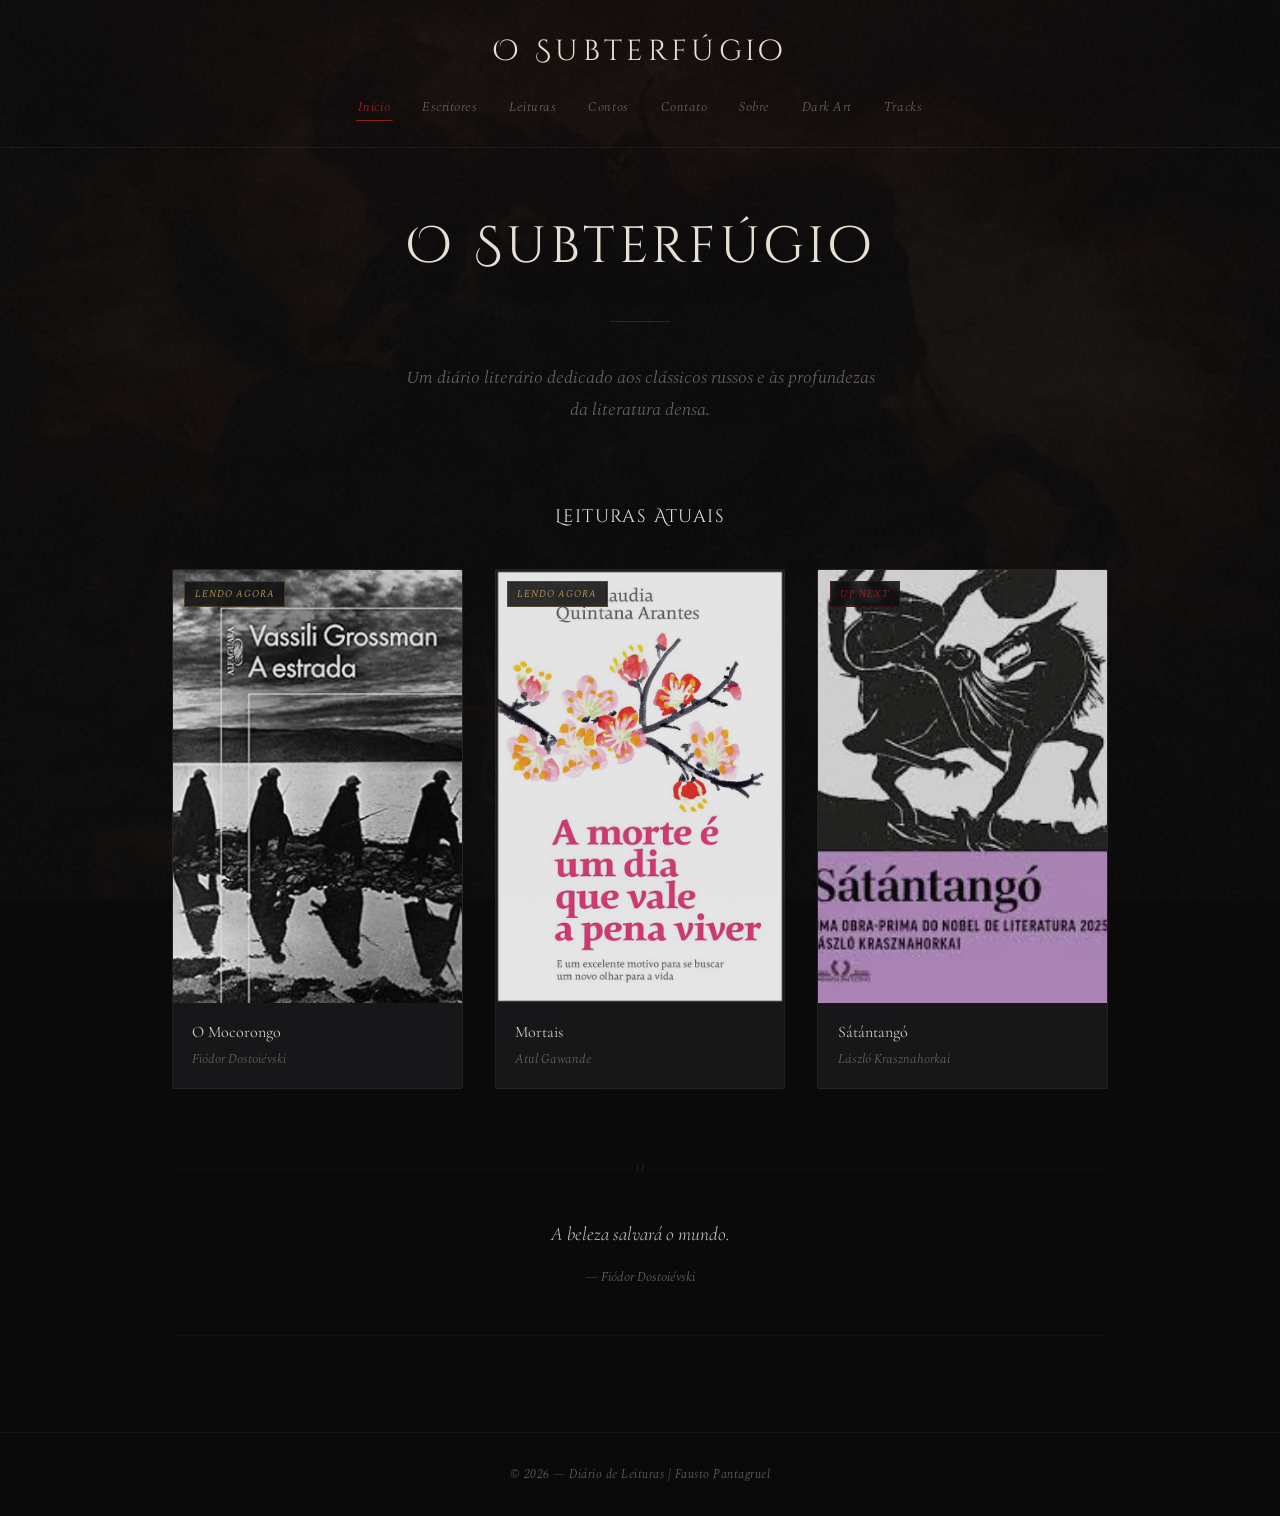
==== index.html @ 1a8c25e8 "Add files via upload" ====
<!doctype html>
<html lang="pt-pt">
  <head>
    <meta charset="UTF-8" />
    <meta name="viewport" content="width=device-width, initial-scale=1.0" />
    <meta
      name="description"
      content="O Subterfúgio - Um diário literário dedicado aos clássicos russos e literatura densa."
    />
    <title>O Subterfúgio | Início</title>
    <link rel="preconnect" href="https://fonts.googleapis.com" />
    <link rel="preconnect" href="https://fonts.gstatic.com" crossorigin />
    <link
      href="https://fonts.googleapis.com/css2?family=Cinzel+Decorative:wght@400;700&family=Cormorant+Garamond:ital,wght@0,300;0,400;0,600;1,300;1,400&family=Spectral:ital,wght@0,300;0,400;1,300&display=swap"
      rel="stylesheet"
    />
    <style>
      *,
      *::before,
      *::after {
        margin: 0;
        padding: 0;
        box-sizing: border-box;
      }

      :root {
        --ink: #0a0a0b;
        --parchment: #e8e0d4;
        --crimson: #8b1a1a;
        --crimson-glow: #a52222;
        --bone: #d4ccc0;
        --ash: #2a2a2e;
        --text-dim: #6b6560;
        --text-body: #9e958a;
        --amber: #b08a4a;
        --amber-glow: #c9a05c;
      }

      html {
        scroll-behavior: smooth;
      }

      body {
        background-color: var(--ink);
        color: var(--parchment);
        font-family: "Cormorant Garamond", "Georgia", serif;
        min-height: 100vh;
        overflow-x: hidden;
        position: relative; /* position: relative no body */
      }

      /* ══════════════════════════════════════════
           BACKGROUND-IMAGE (requisito académico)
           Imagem de fundo via CSS com overlay escuro
           ══════════════════════════════════════════ */
      body::before {
        content: "";
        position: fixed; /* position: fixed */
        inset: 0;
        background-image: url("faustian.png");
        background-size: cover;
        background-position: center top;
        background-repeat: no-repeat;
        background-attachment: fixed;
        opacity: 0.06;
        pointer-events: none;
        z-index: 0;
      }

      /* Radial gradient overlay */
      body::after {
        content: "";
        position: fixed; /* position: fixed */
        inset: 0;
        background:
          radial-gradient(
            ellipse 80% 50% at 50% 0%,
            rgba(139, 26, 26, 0.06) 0%,
            transparent 70%
          ),
          radial-gradient(
            ellipse 60% 80% at 80% 100%,
            rgba(10, 10, 11, 0.9) 0%,
            transparent 70%
          );
        pointer-events: none;
        z-index: 0;
      }

      /* Grain texture overlay */
      .grain-overlay {
        position: fixed; /* position: fixed */
        inset: 0;
        opacity: 0.035;
        background-image: url("data:image/svg+xml,%3Csvg viewBox='0 0 256 256' xmlns='http://www.w3.org/2000/svg'%3E%3Cfilter id='n'%3E%3CfeTurbulence type='fractalNoise' baseFrequency='0.9' numOctaves='4' stitchTiles='stitch'/%3E%3C/filter%3E%3Crect width='100%25' height='100%25' filter='url(%23n)'/%3E%3C/svg%3E");
        pointer-events: none;
        z-index: 9999;
      }

      /* ── HEADER ── */
      header {
        position: relative; /* position: relative */
        z-index: 10;
        padding: 2rem 2rem 1.5rem;
        border-bottom: 1px solid rgba(196, 185, 168, 0.08);
      }

      #main-title {
        font-family: "Cinzel Decorative", "Georgia", serif;
        font-size: clamp(1.4rem, 3vw, 1.8rem);
        font-weight: 400;
        letter-spacing: 0.15em;
        color: var(--parchment);
        text-align: center;
        margin-bottom: 1.2rem;
      }

      nav {
        display: flex;
        justify-content: center;
        gap: 0.2rem;
        flex-wrap: wrap;
      }

      nav a {
        font-family: "Spectral", serif;
        font-size: 0.82rem;
        font-weight: 300;
        font-style: italic;
        color: var(--text-dim);
        text-decoration: none;
        padding: 0.4rem 0.9rem;
        letter-spacing: 0.04em;
        transition: color 0.4s ease;
        position: relative; /* position: relative nos links */
      }

      nav a::after {
        content: "";
        position: absolute; /* position: absolute na underline */
        bottom: 2px;
        left: 50%;
        width: 0;
        height: 1px;
        background: var(--crimson);
        transition: all 0.4s ease;
        transform: translateX(-50%);
      }

      nav a:hover {
        color: var(--parchment);
      }
      nav a:hover::after {
        width: 60%;
      }
      nav a[aria-current="page"] {
        color: var(--crimson-glow);
      }
      nav a[aria-current="page"]::after {
        width: 60%;
        background: var(--crimson);
      }

      /* ── HERO / MAIN ── */
      main {
        position: relative; /* position: relative */
        z-index: 1;
        max-width: 1000px;
        margin: 0 auto;
        padding: 4rem 2rem 6rem;
      }

      .hero-section {
        text-align: center;
        margin-bottom: 5rem;
        animation: fadeIn 1.2s ease both;
      }

      .hero-section h2 {
        font-family: "Cinzel Decorative", serif;
        font-size: clamp(1.8rem, 5vw, 3.2rem);
        font-weight: 400;
        letter-spacing: 0.08em;
        color: var(--parchment);
        margin-bottom: 1rem;
      }

      .hero-section .subtitle {
        font-family: "Spectral", serif;
        font-size: 1.1rem;
        font-weight: 300;
        font-style: italic;
        color: var(--text-dim);
        max-width: 480px;
        margin: 0 auto;
        line-height: 1.8;
      }

      .divider {
        width: 60px;
        height: 1px;
        background: var(--crimson);
        margin: 2.5rem auto;
        opacity: 0.6;
      }

      /* ── SECTION HEADING ── */
      .section-heading {
        text-align: center;
        margin-bottom: 2.5rem;
        animation: fadeIn 1s ease both;
        animation-delay: 0.3s;
      }

      .section-heading h3 {
        font-family: "Cinzel Decorative", serif;
        font-size: 1.1rem;
        font-weight: 400;
        letter-spacing: 0.08em;
        color: var(--parchment);
        margin-bottom: 0.6rem;
      }

      /* ── BOOK CARDS GRID ── */
      .books-grid {
        display: grid;
        grid-template-columns: repeat(3, 1fr);
        gap: 2rem;
      }

      @media (max-width: 700px) {
        .books-grid {
          grid-template-columns: 1fr;
          max-width: 320px;
          margin: 0 auto;
        }
      }

      /* ── BOOK CARD ── */
      .book-card {
        position: relative; /* position: relative no card */
        background: linear-gradient(
          160deg,
          rgba(42, 42, 46, 0.5) 0%,
          rgba(26, 26, 28, 0.8) 100%
        );
        border: 1px solid rgba(196, 185, 168, 0.06);
        border-radius: 2px;
        overflow: hidden;
        transition:
          border-color 0.5s ease,
          transform 0.4s ease;
        opacity: 0;
        transform: translateY(16px);
      }

      .book-card.visible {
        opacity: 1;
        transform: translateY(0);
        transition:
          opacity 0.5s ease,
          transform 0.5s ease,
          border-color 0.5s ease;
      }

      .book-card::before {
        content: "";
        position: absolute; /* position: absolute na linha decorativa */
        top: 0;
        left: 0;
        right: 0;
        height: 1px;
        background: linear-gradient(
          90deg,
          transparent,
          var(--crimson),
          transparent
        );
        opacity: 0;
        transition: opacity 0.5s ease;
        z-index: 2;
      }

      .book-card:hover {
        border-color: rgba(196, 185, 168, 0.12);
        transform: translateY(-4px);
      }

      .book-card:hover::before {
        opacity: 0.5;
      }

      .book-cover {
        position: relative; /* position: relative */
        aspect-ratio: 2 / 3;
        background: var(--ash);
        overflow: hidden;
      }

      .book-cover img {
        width: 100%;
        height: 100%;
        object-fit: cover;
        display: block;
        opacity: 0.88;
        transition:
          opacity 0.5s ease,
          transform 0.6s ease;
      }

      .book-card:hover .book-cover img {
        opacity: 1;
        transform: scale(1.03);
      }

      /* ══════════════════════════════════════
           STATUS BADGE — position: absolute
           (requisito académico: posicionamento)
           ══════════════════════════════════════ */
      .status-badge {
        position: absolute; /* position: absolute */
        top: 0.7rem;
        left: 0.7rem;
        font-family: "Spectral", serif;
        font-size: 0.62rem;
        font-weight: 300;
        font-style: italic;
        letter-spacing: 0.1em;
        text-transform: uppercase;
        background: rgba(10, 10, 11, 0.85);
        padding: 0.25rem 0.6rem;
        backdrop-filter: blur(4px);
        z-index: 3;
      }

      .status-badge--reading {
        color: var(--amber-glow);
        border: 1px solid rgba(176, 138, 74, 0.3);
      }

      .status-badge--next {
        color: var(--crimson-glow);
        border: 1px solid rgba(139, 26, 26, 0.3);
      }

      .book-info {
        padding: 1.2rem 1.2rem;
      }

      .book-title {
        font-family: "Cormorant Garamond", serif;
        font-size: 1rem;
        font-weight: 400;
        color: var(--bone);
        line-height: 1.35;
        margin-bottom: 0.3rem;
      }

      .book-author {
        font-family: "Spectral", serif;
        font-size: 0.8rem;
        font-weight: 300;
        font-style: italic;
        color: var(--text-dim);
      }

      /* ══════════════════════════════════════════
           DECORATIVE QUOTE — position: absolute
           dentro de um container position: relative
           (requisito académico: posicionamento)
           ══════════════════════════════════════════ */
      .quote-section {
        position: relative; /* position: relative — container */
        margin-top: 5rem;
        padding: 3rem 2rem;
        text-align: center;
        border-top: 1px solid rgba(196, 185, 168, 0.04);
        border-bottom: 1px solid rgba(196, 185, 168, 0.04);
        animation: fadeIn 1s ease both;
        animation-delay: 0.8s;
      }

      .quote-mark {
        position: absolute; /* position: absolute — decorativo */
        top: -0.6rem;
        left: 50%;
        transform: translateX(-50%);
        font-family: "Cinzel Decorative", serif;
        font-size: 2.5rem;
        color: var(--crimson);
        opacity: 0.25;
        line-height: 1;
      }

      .quote-section blockquote {
        font-family: "Cormorant Garamond", serif;
        font-size: 1.2rem;
        font-weight: 300;
        font-style: italic;
        color: var(--bone);
        line-height: 1.7;
        max-width: 520px;
        margin: 0 auto;
      }

      .quote-section cite {
        display: block;
        margin-top: 1rem;
        font-family: "Spectral", serif;
        font-size: 0.8rem;
        font-weight: 300;
        font-style: italic;
        color: var(--text-dim);
      }

      /* ── FOOTER ── */
      footer {
        position: relative; /* position: relative */
        z-index: 10;
        text-align: center;
        padding: 2rem;
        border-top: 1px solid rgba(196, 185, 168, 0.06);
      }

      footer p {
        font-family: "Spectral", serif;
        font-size: 0.78rem;
        font-weight: 300;
        font-style: italic;
        color: var(--text-dim);
        letter-spacing: 0.04em;
      }

      @keyframes fadeIn {
        from {
          opacity: 0;
        }
        to {
          opacity: 1;
        }
      }
    </style>
  </head>
  <body>
    <!-- Grain overlay (extra element because ::before and ::after are used for bg-image and gradients) -->
    <div class="grain-overlay" aria-hidden="true"></div>

    <header>
      <h1 id="main-title">O Subterfúgio</h1>
      <nav>
        <a href="index.html" aria-current="page">Início</a>
        <a href="escritores.html">Escritores</a>
        <a href="donereads.html">Leituras</a>
        <a href="contos.html">Contos</a>
        <a href="contato.html">Contato</a>
        <a href="sobre.html">Sobre</a>
        <a href="galeria.html">Dark Art</a>
        <a href="tracks.html">Tracks</a>
      </nav>
    </header>

    <main>
      <section class="hero-section">
        <h2>O Subterfúgio</h2>
        <div class="divider"></div>
        <p class="subtitle">
          Um diário literário dedicado aos clássicos russos e às profundezas da
          literatura densa.
        </p>
      </section>

      <div class="section-heading">
        <h3>Leituras Atuais</h3>
      </div>

      <div class="books-grid">
        <article class="book-card">
          <div class="book-cover">
            <span class="status-badge status-badge--reading">Lendo agora</span>
            <img src="TheRoad.jpg" alt="Capa - O Mocorongo" loading="lazy" />
          </div>
          <div class="book-info">
            <div class="book-title">O Mocorongo</div>
            <div class="book-author">Fiódor Dostoiévski</div>
          </div>
        </article>

        <article class="book-card">
          <div class="book-cover">
            <span class="status-badge status-badge--reading">Lendo agora</span>
            <img src="Morte_Dia.jpg" alt="Capa - Mortais" loading="lazy" />
          </div>
          <div class="book-info">
            <div class="book-title">Mortais</div>
            <div class="book-author">Atul Gawande</div>
          </div>
        </article>

        <article class="book-card">
          <div class="book-cover">
            <span class="status-badge status-badge--next">Up Next</span>
            <img src="satantango.jpeg" alt="Capa - Sátántangó" loading="lazy" />
          </div>
          <div class="book-info">
            <div class="book-title">Sátántangó</div>
            <div class="book-author">László Krasznahorkai</div>
          </div>
        </article>
      </div>

      <section class="quote-section">
        <span class="quote-mark" aria-hidden="true">"</span>
        <blockquote>A beleza salvará o mundo.</blockquote>
        <cite>— Fiódor Dostoiévski</cite>
      </section>
    </main>

    <footer>
      <p>&copy; 2026 — Diário de Leituras | Fausto Pantagruel</p>
    </footer>

    <script>
      var cards = document.querySelectorAll(".book-card");

      function revealCards() {
        for (var i = 0; i < cards.length; i++) {
          var rect = cards[i].getBoundingClientRect();
          if (rect.top < window.innerHeight - 40) {
            (function (el, delay) {
              setTimeout(function () {
                el.classList.add("visible");
              }, delay);
            })(cards[i], i * 150);
          }
        }
      }

      revealCards();
      window.addEventListener("scroll", revealCards);
    </script>
  </body>
</html>
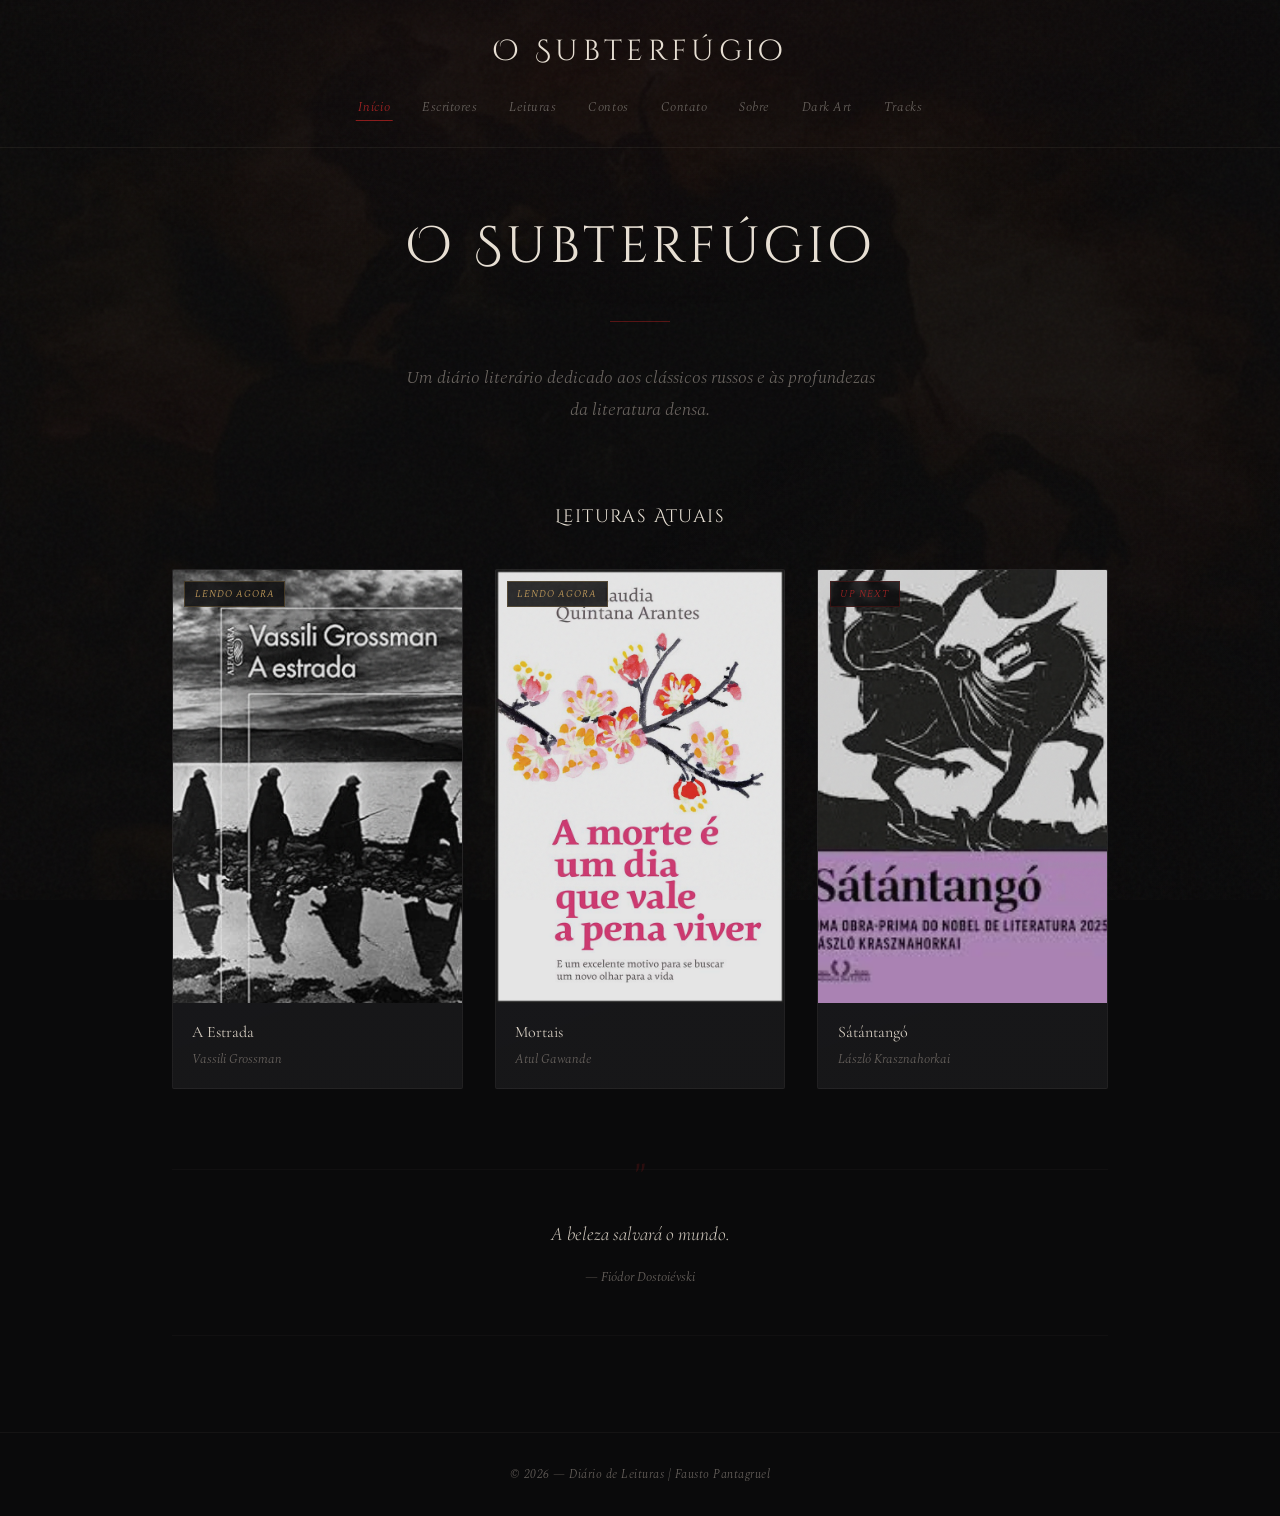
==== commit c25d87ba: "Update index.html" ====
--- a/index.html
+++ b/index.html
@@ -477,11 +477,11 @@
         <article class="book-card">
           <div class="book-cover">
             <span class="status-badge status-badge--reading">Lendo agora</span>
-            <img src="TheRoad.jpg" alt="Capa - O Mocorongo" loading="lazy" />
+            <img src="TheRoad.jpg" alt="Capa - A Estrada" loading="lazy" />
           </div>
           <div class="book-info">
-            <div class="book-title">O Mocorongo</div>
-            <div class="book-author">Fiódor Dostoiévski</div>
+            <div class="book-title">A Estrada</div>
+            <div class="book-author">Vassili Grossman</div>
           </div>
         </article>
 
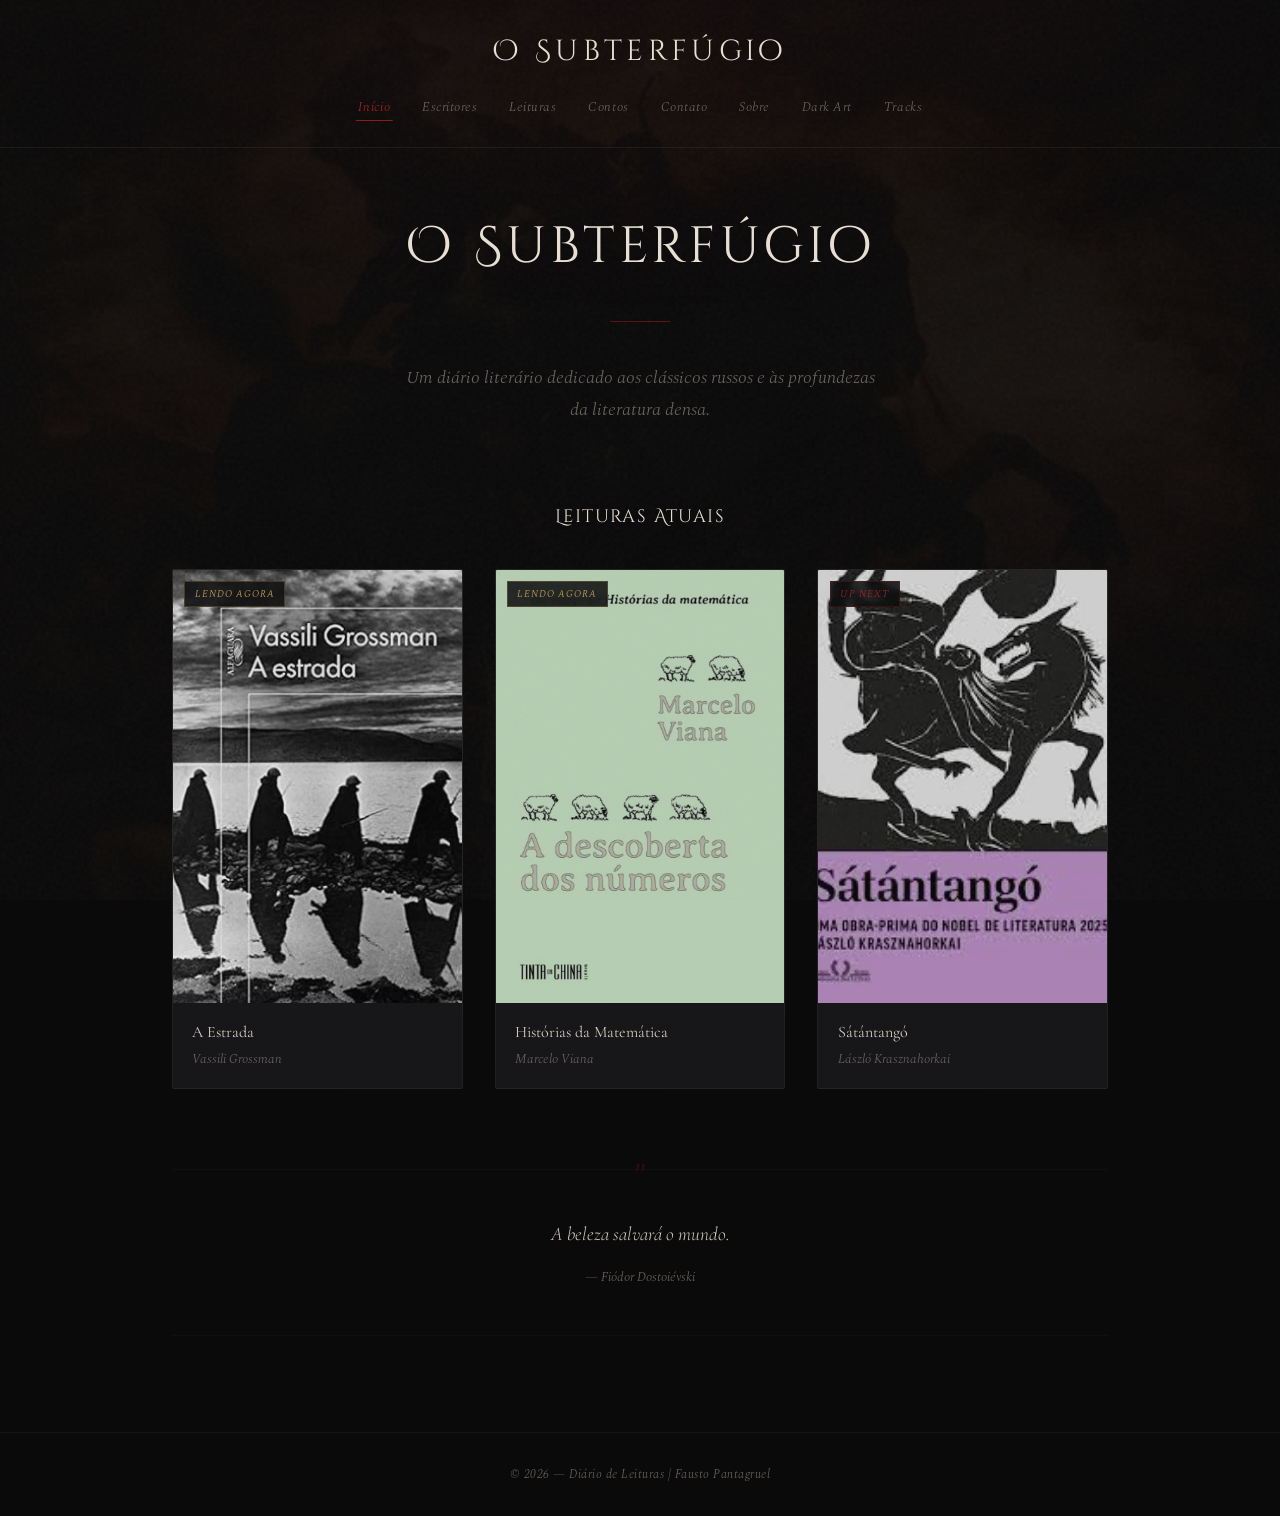
==== commit cb43dd7a: "Update index.html" ====
--- a/index.html
+++ b/index.html
@@ -488,11 +488,11 @@
         <article class="book-card">
           <div class="book-cover">
             <span class="status-badge status-badge--reading">Lendo agora</span>
-            <img src="Morte_Dia.jpg" alt="Capa - Mortais" loading="lazy" />
+            <img src="viana.png" alt="Capa - Histórias da Matemática" loading="lazy" />
           </div>
           <div class="book-info">
-            <div class="book-title">Mortais</div>
-            <div class="book-author">Atul Gawande</div>
+            <div class="book-title">Histórias da Matemática</div>
+            <div class="book-author">Marcelo Viana</div>
           </div>
         </article>
 
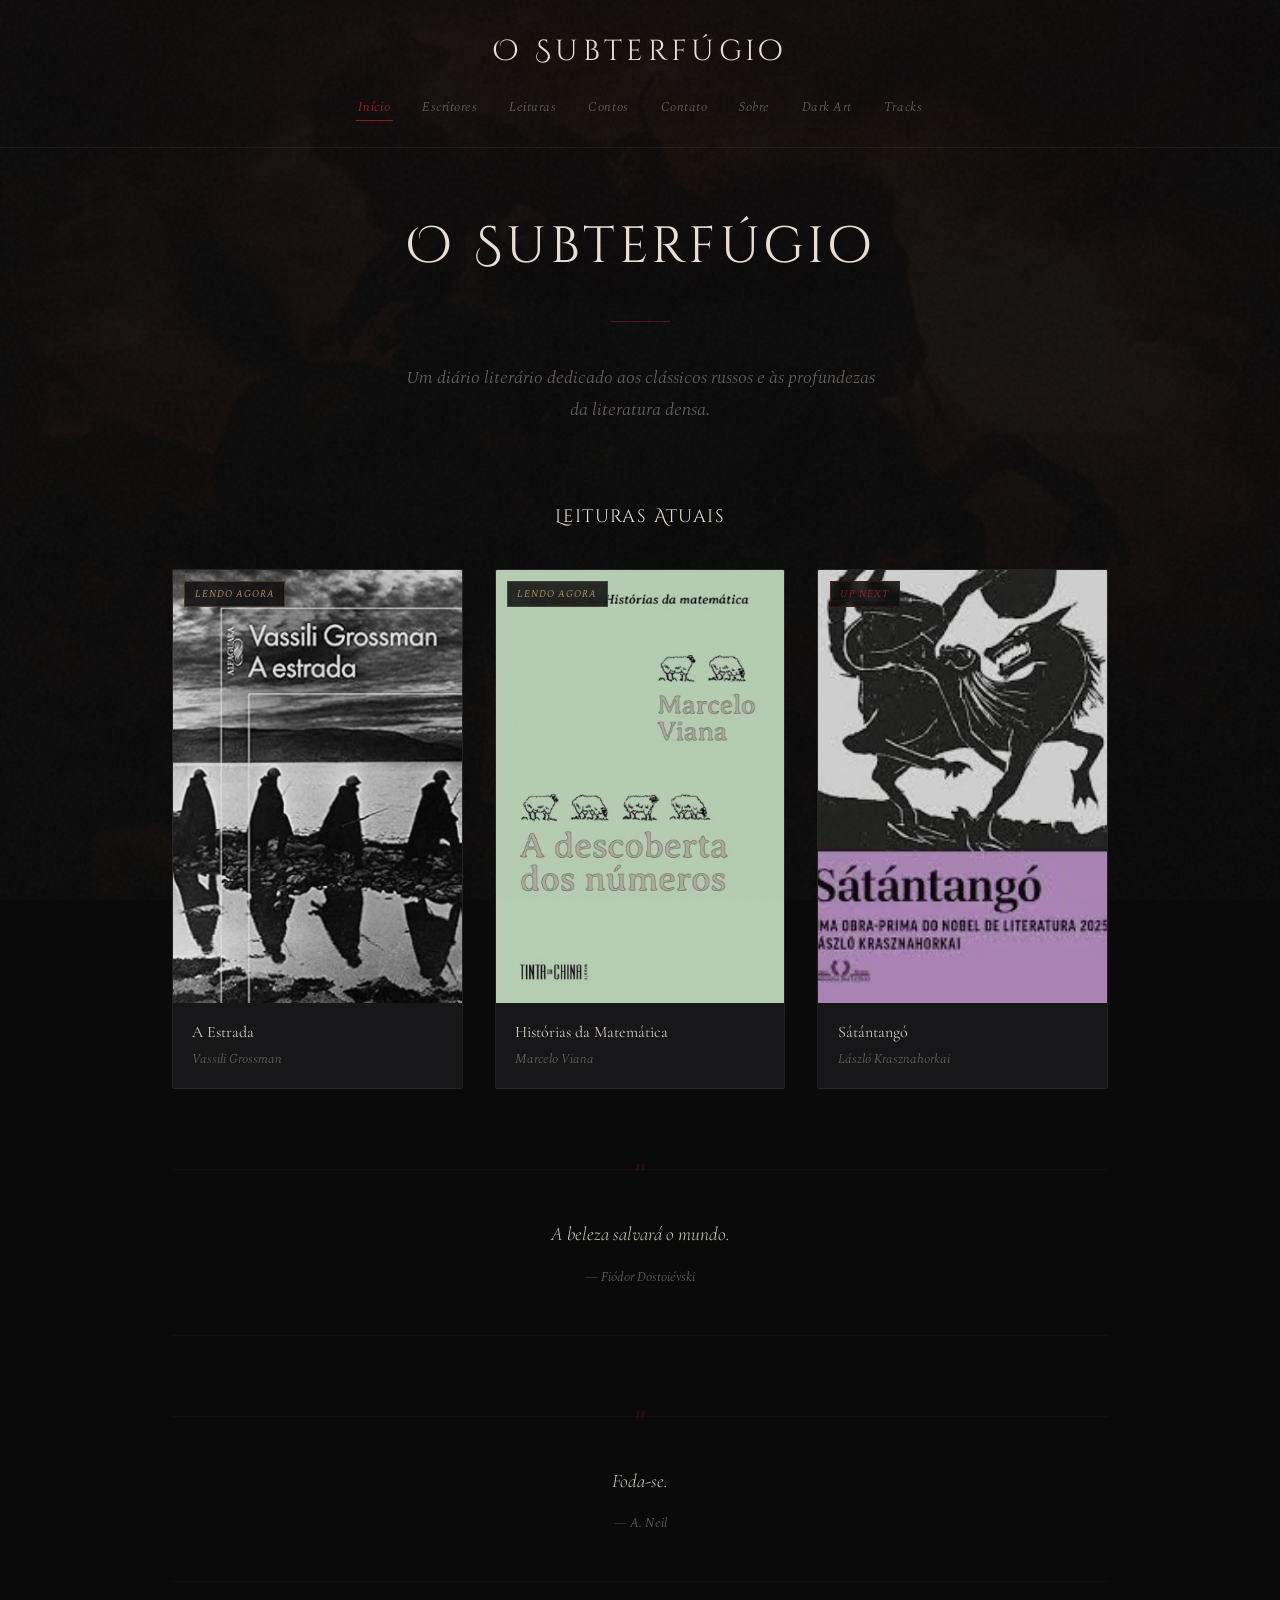
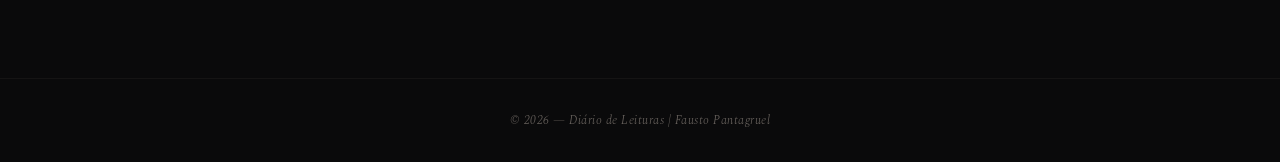
==== commit 7adaad2b: "Update index.html" ====
--- a/index.html
+++ b/index.html
@@ -513,6 +513,13 @@
         <blockquote>A beleza salvará o mundo.</blockquote>
         <cite>— Fiódor Dostoiévski</cite>
       </section>
+
+       <section class="quote-section">
+        <span class="quote-mark" aria-hidden="true">"</span>
+        <blockquote>Foda-se.</blockquote>
+        <cite>— A. Neil</cite>
+      </section>
+      
     </main>
 
     <footer>
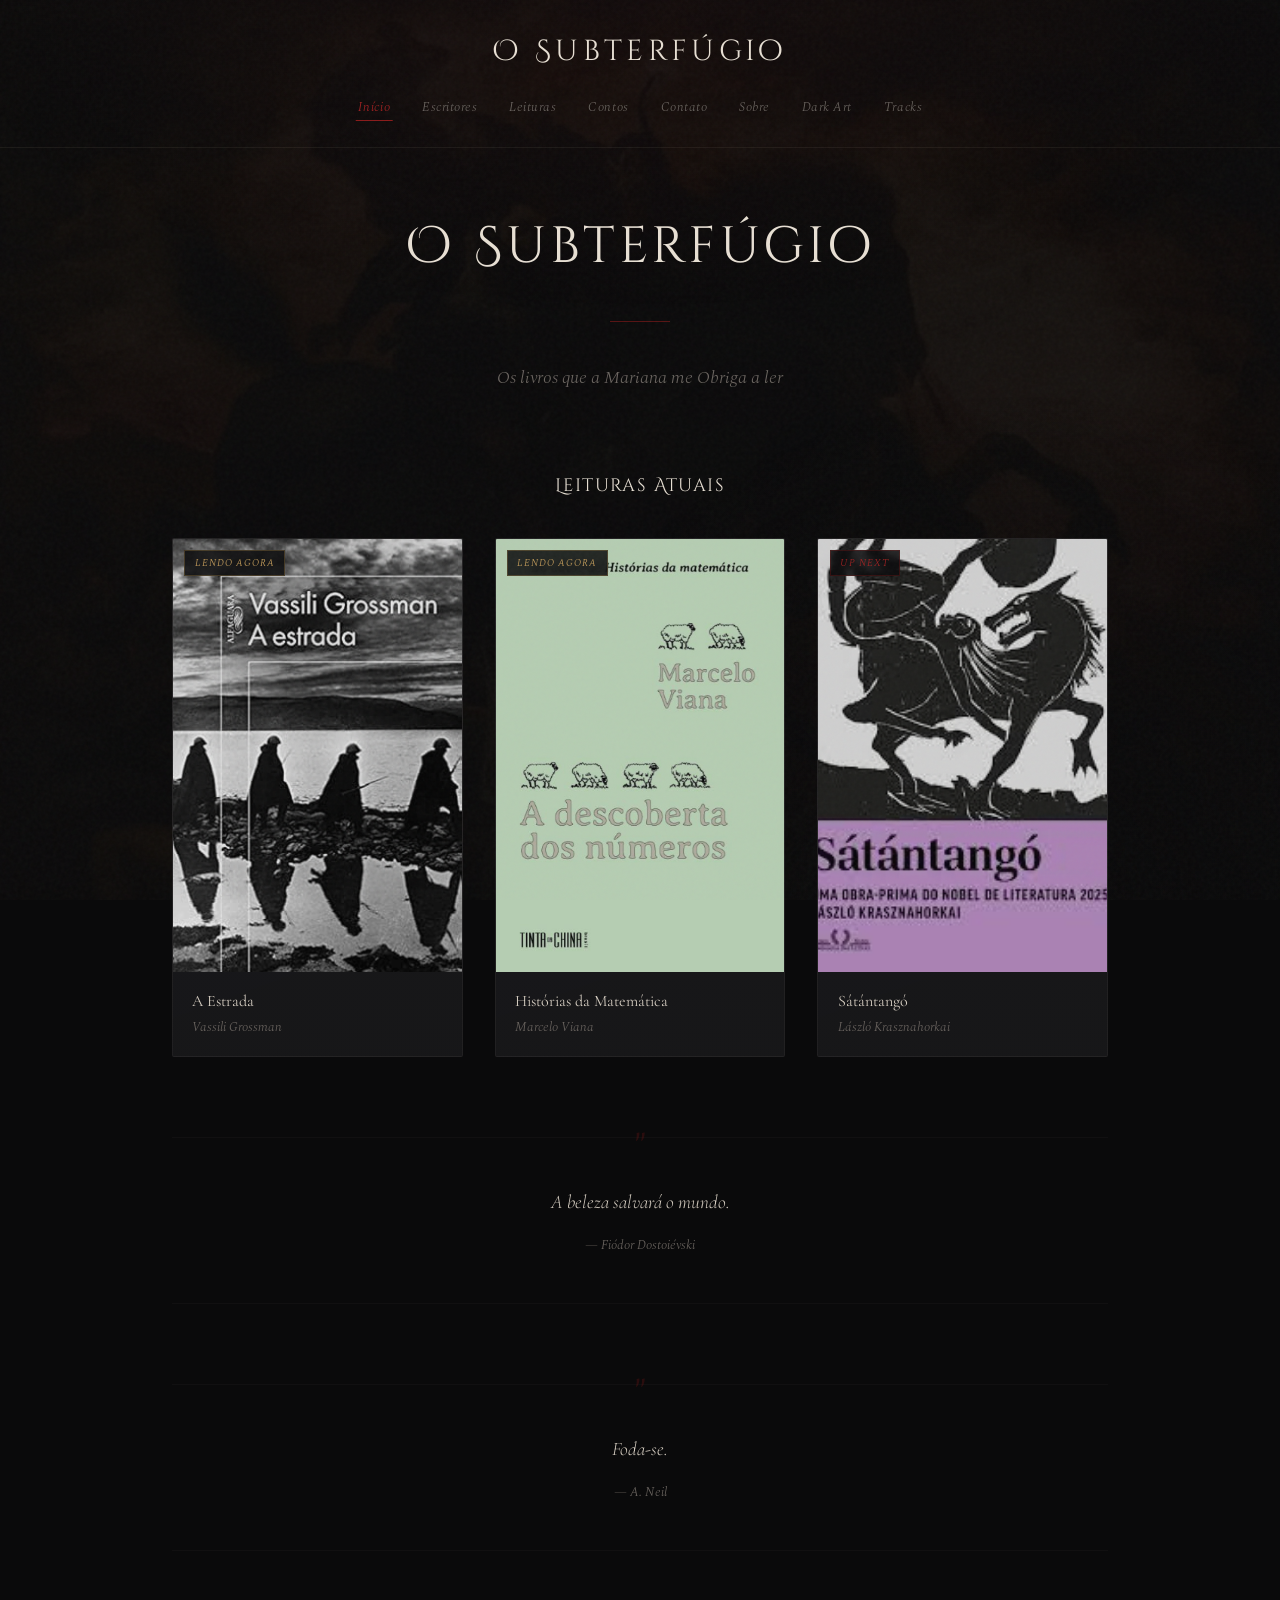
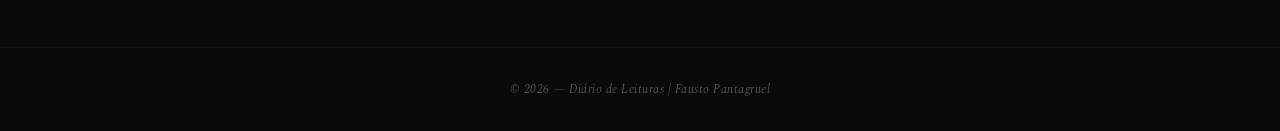
==== commit 8a9a0fa7: "Update index.html" ====
--- a/index.html
+++ b/index.html
@@ -464,8 +464,7 @@
         <h2>O Subterfúgio</h2>
         <div class="divider"></div>
         <p class="subtitle">
-          Um diário literário dedicado aos clássicos russos e às profundezas da
-          literatura densa.
+          Os livros que a Mariana me Obriga a ler
         </p>
       </section>
 
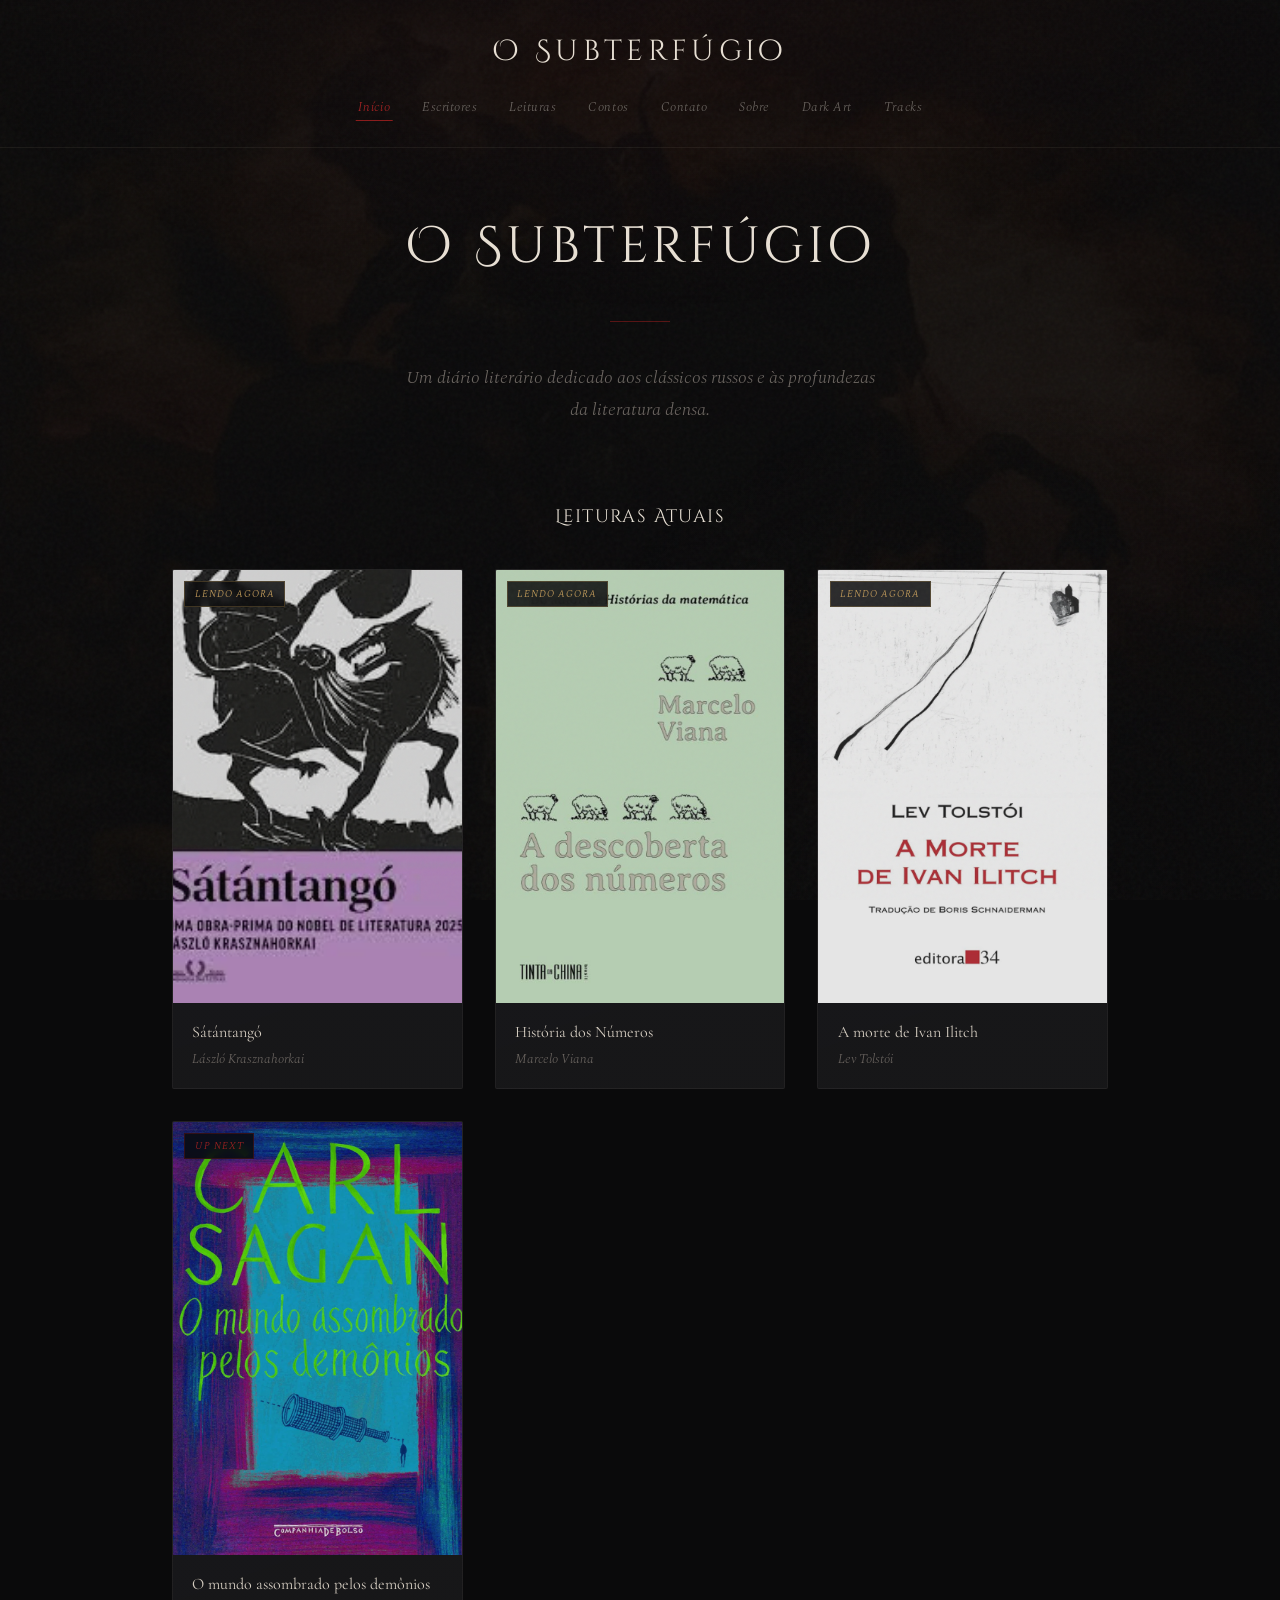
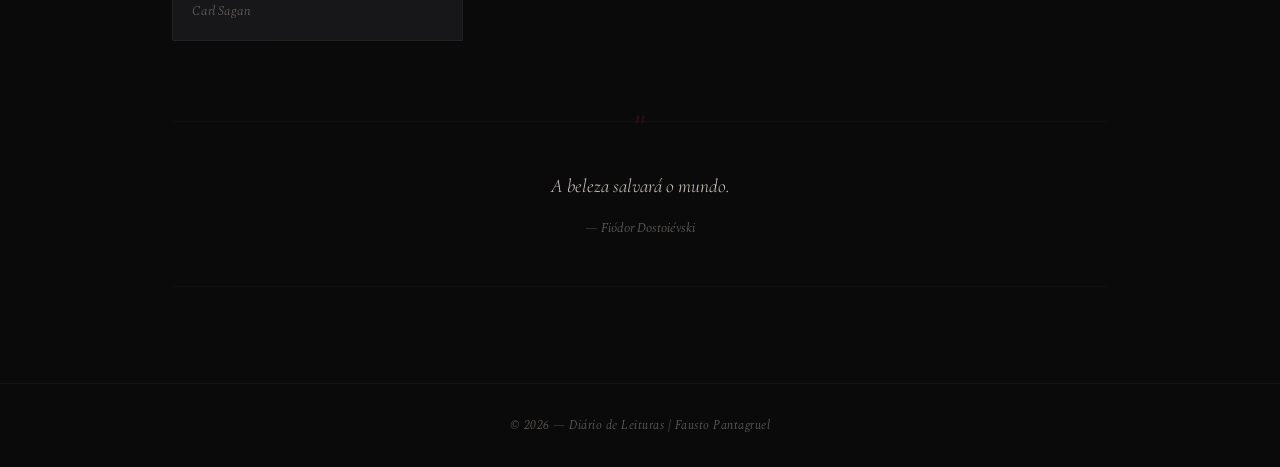
==== commit 79c6a794: "Update index.html" ====
--- a/index.html
+++ b/index.html
@@ -464,7 +464,8 @@
         <h2>O Subterfúgio</h2>
         <div class="divider"></div>
         <p class="subtitle">
-          Os livros que a Mariana me Obriga a ler
+          Um diário literário dedicado aos clássicos russos e às profundezas da
+          literatura densa.
         </p>
       </section>
 
@@ -476,33 +477,56 @@
         <article class="book-card">
           <div class="book-cover">
             <span class="status-badge status-badge--reading">Lendo agora</span>
-            <img src="TheRoad.jpg" alt="Capa - A Estrada" loading="lazy" />
+            <img src="satantango.jpeg" alt="Capa - Sátántangó" loading="lazy" />
           </div>
           <div class="book-info">
-            <div class="book-title">A Estrada</div>
-            <div class="book-author">Vassili Grossman</div>
+            <div class="book-title">Sátántangó</div>
+            <div class="book-author">László Krasznahorkai</div>
           </div>
         </article>
 
         <article class="book-card">
           <div class="book-cover">
             <span class="status-badge status-badge--reading">Lendo agora</span>
-            <img src="viana.png" alt="Capa - Histórias da Matemática" loading="lazy" />
+            <img
+              src="viana.png"
+              alt="Capa - História dos Números"
+              loading="lazy"
+            />
           </div>
           <div class="book-info">
-            <div class="book-title">Histórias da Matemática</div>
+            <div class="book-title">História dos Números</div>
             <div class="book-author">Marcelo Viana</div>
+          </div>
+        </article>
+
+        <article class="book-card">
+          <div class="book-cover">
+            <span class="status-badge status-badge--reading">Lendo agora</span>
+            <img
+              src="tolstoi.png"
+              alt="Capa - A morte de Ivan Ilitch"
+              loading="lazy"
+            />
+          </div>
+          <div class="book-info">
+            <div class="book-title">A morte de Ivan Ilitch</div>
+            <div class="book-author">Lev Tolstói</div>
           </div>
         </article>
 
         <article class="book-card">
           <div class="book-cover">
             <span class="status-badge status-badge--next">Up Next</span>
-            <img src="satantango.jpeg" alt="Capa - Sátántangó" loading="lazy" />
+            <img
+              src="sagan.png"
+              alt="Capa - O mundo assombrado pelos demônios"
+              loading="lazy"
+            />
           </div>
           <div class="book-info">
-            <div class="book-title">Sátántangó</div>
-            <div class="book-author">László Krasznahorkai</div>
+            <div class="book-title">O mundo assombrado pelos demônios</div>
+            <div class="book-author">Carl Sagan</div>
           </div>
         </article>
       </div>
@@ -512,13 +536,6 @@
         <blockquote>A beleza salvará o mundo.</blockquote>
         <cite>— Fiódor Dostoiévski</cite>
       </section>
-
-       <section class="quote-section">
-        <span class="quote-mark" aria-hidden="true">"</span>
-        <blockquote>Foda-se.</blockquote>
-        <cite>— A. Neil</cite>
-      </section>
-      
     </main>
 
     <footer>
